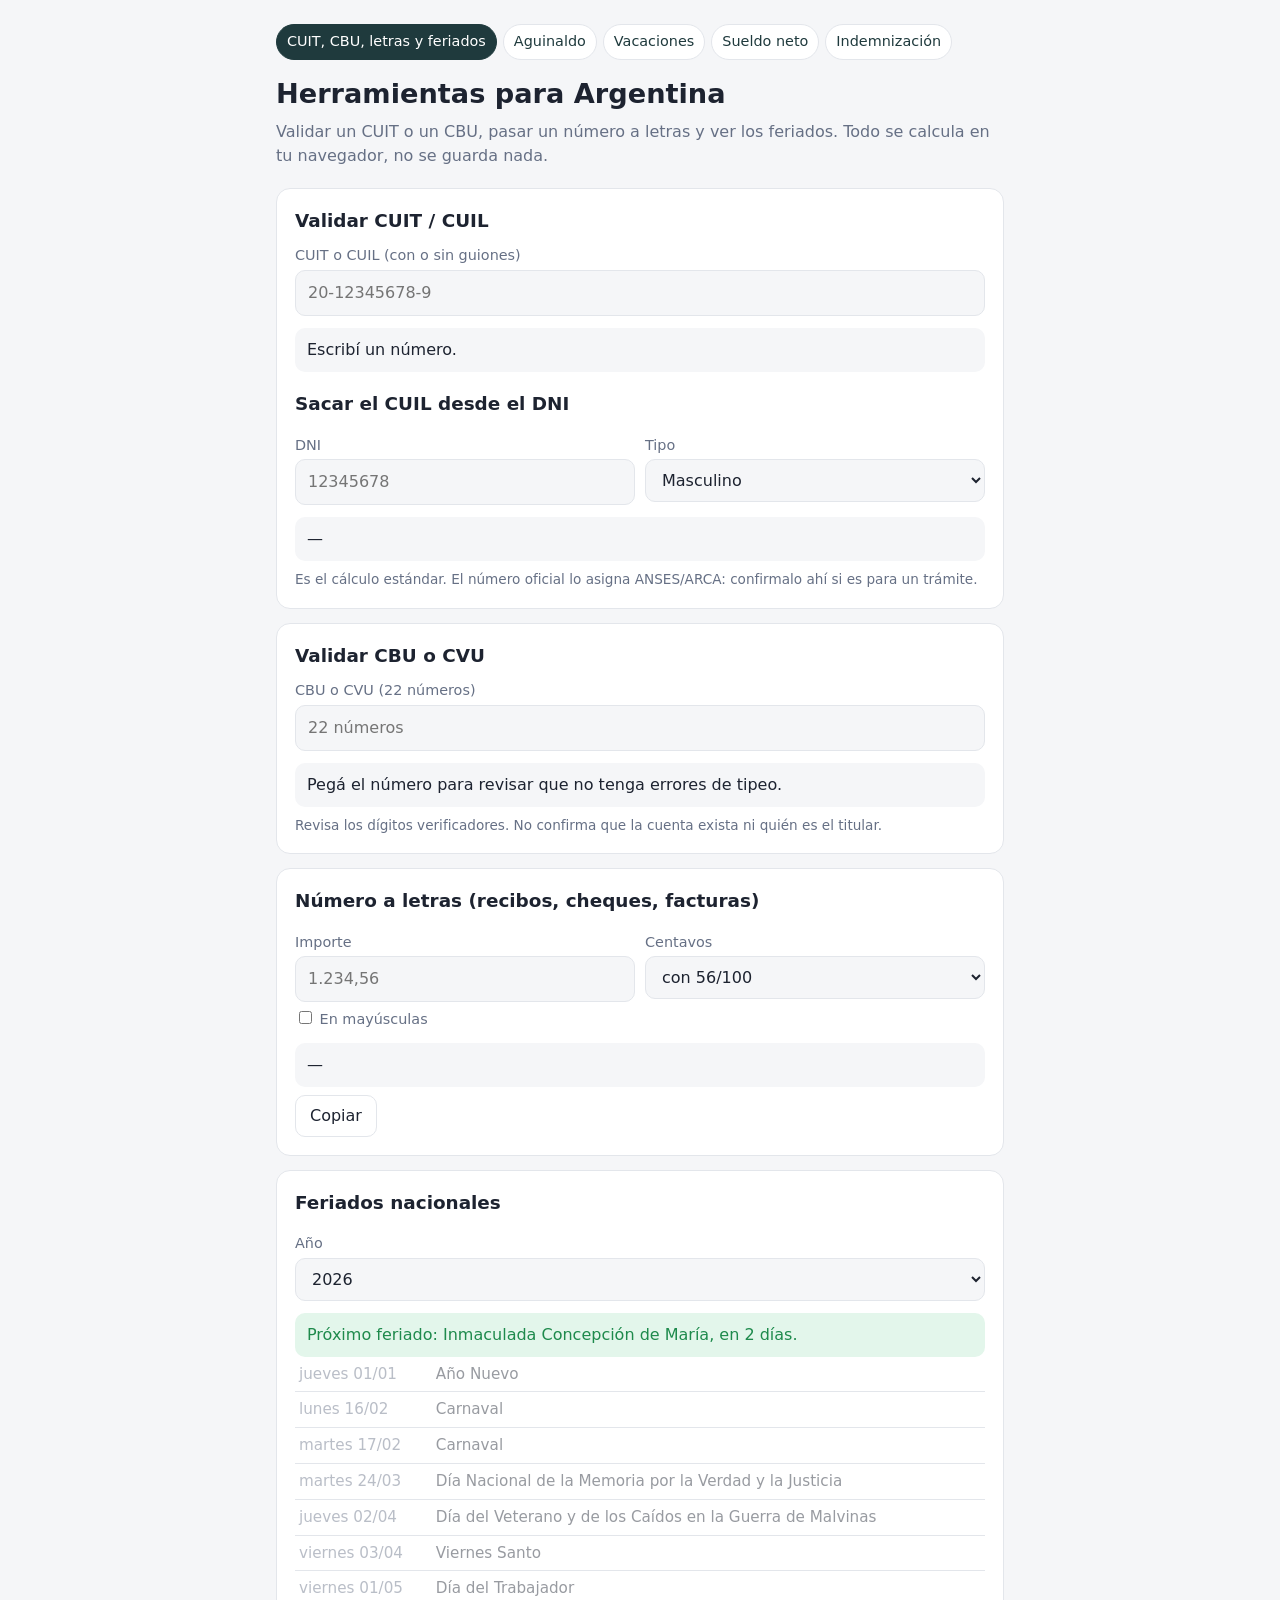
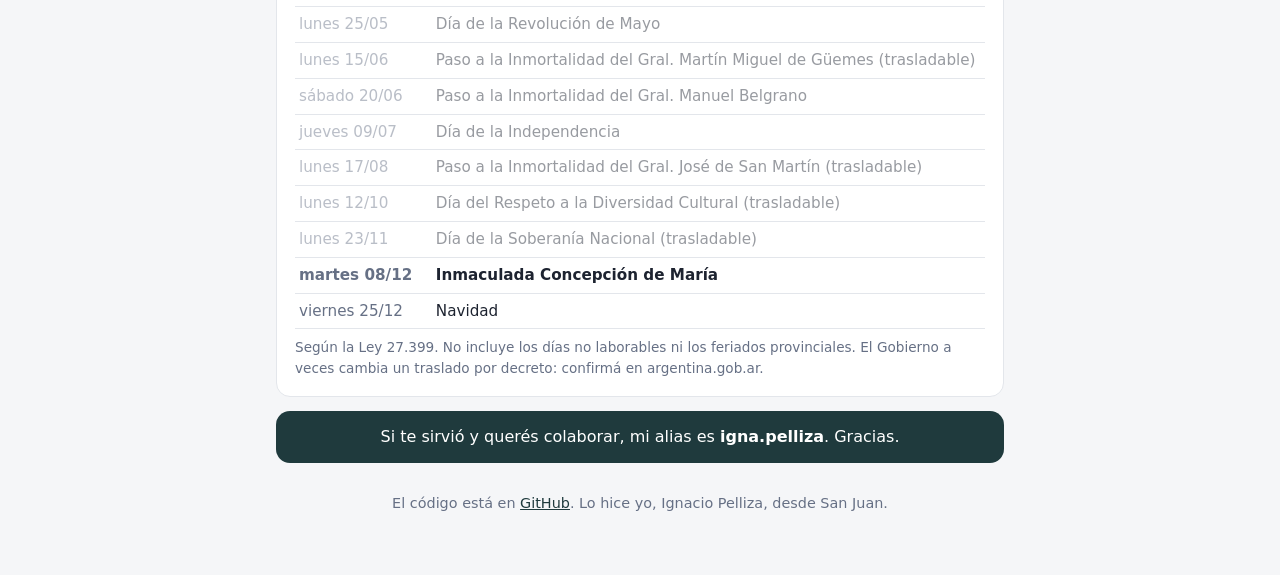
==== docs/index.html @ 9f33942c "Textos más simples, sin emojis" ====
<!doctype html>
<html lang="es-AR">
<head>
<meta charset="utf-8">
<meta name="viewport" content="width=device-width,initial-scale=1">
<title>Validar CUIT y CBU, número a letras y feriados de Argentina</title>
<meta name="description" content="Herramientas gratis para Argentina: validar CUIT/CUIL, sacar el CUIT desde el DNI, validar CBU y CVU, pasar números a letras para recibos y cheques, y feriados nacionales. Funciona sin internet, no guarda nada.">
<link rel="stylesheet" href="estilo.css">
</head>
<body><main>
<nav><a href="index.html" class="activo">CUIT, CBU, letras y feriados</a><a href="aguinaldo.html">Aguinaldo</a><a href="vacaciones.html">Vacaciones</a><a href="sueldo-neto.html">Sueldo neto</a><a href="indemnizacion.html">Indemnización</a></nav>
<h1>Herramientas para Argentina</h1>
<p class="sub">Validar un CUIT o un CBU, pasar un número a letras y ver los feriados. Todo se calcula en tu navegador, no se guarda nada.</p>

<section class="tarjeta" id="cuit">
<h2>Validar CUIT / CUIL</h2>
<label for="c1">CUIT o CUIL (con o sin guiones)</label><input id="c1" inputmode="numeric" placeholder="20-12345678-9">
<div class="res" id="c1r">Escribí un número.</div>
<h2 style="margin-top:1em">Sacar el CUIL desde el DNI</h2>
<div class="fila"><div><label for="c2">DNI</label><input id="c2" inputmode="numeric" placeholder="12345678"></div>
<div><label for="c3">Tipo</label><select id="c3"><option value="masculino">Masculino</option><option value="femenino">Femenino</option><option value="empresa">Empresa</option></select></div></div>
<div class="res" id="c2r">—</div>
<p class="sub" style="margin:.6em 0 0;font-size:.85rem">Es el cálculo estándar. El número oficial lo asigna ANSES/ARCA: confirmalo ahí si es para un trámite.</p>
</section>

<section class="tarjeta" id="cbu">
<h2>Validar CBU o CVU</h2>
<label for="b1">CBU o CVU (22 números)</label><input id="b1" inputmode="numeric" placeholder="22 números">
<div class="res" id="b1r">Pegá el número para revisar que no tenga errores de tipeo.</div>
<p class="sub" style="margin:.6em 0 0;font-size:.85rem">Revisa los dígitos verificadores. No confirma que la cuenta exista ni quién es el titular.</p>
</section>

<section class="tarjeta" id="letras">
<h2>Número a letras (recibos, cheques, facturas)</h2>
<div class="fila"><div><label for="n1">Importe</label><input id="n1" inputmode="decimal" placeholder="1.234,56"></div>
<div><label for="n2">Centavos</label><select id="n2"><option value="fraccion">con 56/100</option><option value="letras">en letras</option></select></div></div>
<label><input type="checkbox" id="n3" style="width:auto"> En mayúsculas</label>
<div class="res" id="n1r">—</div><button id="n1c">Copiar</button>
</section>

<section class="tarjeta" id="feriados">
<h2>Feriados nacionales</h2>
<div class="fila"><div><label for="f1">Año</label><select id="f1"></select></div></div>
<div class="res" id="f1p"></div>
<table id="f1t"></table>
<p class="sub" style="margin:.6em 0 0;font-size:.85rem">Según la Ley 27.399. No incluye los días no laborables ni los feriados provinciales. El Gobierno a veces cambia un traslado por decreto: confirmá en argentina.gob.ar.</p>
</section>

<div class="cafe">Si te sirvió y querés colaborar, mi alias es <b>igna.pelliza</b>. Gracias.</div>
<footer>El código está en <a href="https://github.com/IgnacioPelliza/utilidades-argentina">GitHub</a>. Lo hice yo, Ignacio Pelliza, desde San Juan.</footer>
</main>
<script src="argentina.js"></script>
<script>
const A = window.Argentina, $ = (id) => document.getElementById(id);
const pinta = (el, txt, cls) => { el.textContent = txt; el.className = 'res' + (cls ? ' ' + cls : ''); };
$('c1').addEventListener('input', (e) => {
  const d = e.target.value.replace(/\D/g, '');
  if (!d) return pinta($('c1r'), 'Escribí un número.');
  if (d.length < 11) return pinta($('c1r'), `Faltan ${11 - d.length} números.`);
  A.validarCuit(d) ? pinta($('c1r'), 'Válido: ' + A.formatearCuit(d), 'ok') : pinta($('c1r'), 'No es válido, revisá los números.', 'mal');
});
const dni = () => { const v = $('c2').value.replace(/\D/g, ''); if (!v) return pinta($('c2r'), '—'); try { pinta($('c2r'), A.cuitDesdeDni(v, $('c3').value), 'ok'); } catch (e) { pinta($('c2r'), e.message, 'mal'); } };
$('c2').addEventListener('input', dni); $('c3').addEventListener('change', dni);
$('b1').addEventListener('input', (e) => {
  const d = e.target.value.replace(/\D/g, '');
  if (!d) return pinta($('b1r'), 'Pegá el número para revisar que no tenga errores de tipeo.');
  const r = A.analizarCbu(d);
  r.valido ? pinta($('b1r'), `${r.tipo} válido${r.banco ? ' · ' + r.banco : ''}`, 'ok') : pinta($('b1r'), r.motivo, 'mal');
});
const letras = () => {
  const v = $('n1').value.trim(); if (!v) return pinta($('n1r'), '—');
  try { pinta($('n1r'), A.numeroALetras(v.includes(',') || /\.\d{3}/.test(v) ? v : Number(v), { moneda: 'pesos', centavos: $('n2').value, mayusculas: $('n3').checked })); }
  catch (e) { pinta($('n1r'), 'Escribí un importe válido.', 'mal'); }
};
['n1', 'n2', 'n3'].forEach((id) => $(id).addEventListener('input', letras));
$('n1c').addEventListener('click', () => { navigator.clipboard && navigator.clipboard.writeText($('n1r').textContent); $('n1c').textContent = 'Copiado'; setTimeout(() => $('n1c').textContent = 'Copiar', 1500); });
const hoy = new Date(), hoyIso = `${hoy.getFullYear()}-${String(hoy.getMonth() + 1).padStart(2, '0')}-${String(hoy.getDate()).padStart(2, '0')}`;
for (let a = hoy.getFullYear() - 1; a <= hoy.getFullYear() + 3; a++) $('f1').add(new Option(a, a, false, a === hoy.getFullYear()));
const DIAS = ['domingo', 'lunes', 'martes', 'miércoles', 'jueves', 'viernes', 'sábado'];
const feri = () => {
  const lista = A.feriados(+$('f1').value), t = $('f1t'); t.innerHTML = '';
  const prox = [...A.feriados(hoy.getFullYear()), ...A.feriados(hoy.getFullYear() + 1)].find((f) => f.fecha >= hoyIso);
  if (prox) { const dias = Math.round((new Date(prox.fecha + 'T00:00') - new Date(hoyIso + 'T00:00')) / 864e5); pinta($('f1p'), dias === 0 ? `Hoy es feriado: ${prox.nombre}` : `Próximo feriado: ${prox.nombre}, en ${dias} día${dias === 1 ? '' : 's'}.`, 'ok'); }
  for (const f of lista) {
    const d = new Date(f.fecha + 'T00:00'), tr = t.insertRow();
    tr.className = f.fecha < hoyIso ? 'pasado' : (prox && f.fecha === prox.fecha ? 'prox' : '');
    tr.insertCell().textContent = `${DIAS[d.getDay()]} ${String(d.getDate()).padStart(2, '0')}/${String(d.getMonth() + 1).padStart(2, '0')}`;
    tr.insertCell().textContent = f.nombre + (f.tipo === 'trasladable' ? ' (trasladable)' : '');
  }
};
$('f1').addEventListener('change', feri); feri();
</script>
</body></html>
---- docs/estilo.css ----
:root{--fondo:#f5f6f8;--tarjeta:#fff;--texto:#1d2330;--suave:#667085;--borde:#e3e6eb;--acento:#1F3A3D;--ok:#1e8a4c;--okf:#e3f6eb;--mal:#c0392b;--malf:#fde8e5}
@media (prefers-color-scheme:dark){:root{--fondo:#0f1418;--tarjeta:#182027;--texto:#e8edf2;--suave:#9aa6b2;--borde:#2a343d;--acento:#7cc4b8;--okf:#123824;--malf:#3b1714;--ok:#5fd394;--mal:#ff8a7a}}
*{box-sizing:border-box}body{margin:0;background:var(--fondo);color:var(--texto);font:16px/1.5 system-ui,-apple-system,Segoe UI,Roboto,sans-serif}
main{max-width:760px;margin:0 auto;padding:24px 16px 60px}h1{font-size:1.7rem;margin:.2em 0}h2{font-size:1.15rem;margin:0 0 .6em}
.sub{color:var(--suave);margin:0 0 20px}.tarjeta{background:var(--tarjeta);border:1px solid var(--borde);border-radius:14px;padding:18px;margin:14px 0}
label{display:block;font-size:.9rem;color:var(--suave);margin:.4em 0 .2em}input,select{width:100%;font:inherit;padding:10px 12px;border:1px solid var(--borde);border-radius:10px;background:var(--fondo);color:var(--texto)}
.fila{display:flex;gap:10px;flex-wrap:wrap}.fila>*{flex:1 1 160px}
.res{margin-top:12px;padding:10px 12px;border-radius:10px;background:var(--fondo);min-height:1.5em;word-break:break-word}
.res.ok{background:var(--okf);color:var(--ok)}.res.mal{background:var(--malf);color:var(--mal)}
button{font:inherit;padding:8px 14px;border-radius:10px;border:1px solid var(--borde);background:var(--tarjeta);color:var(--texto);cursor:pointer;margin-top:8px}
table{width:100%;border-collapse:collapse;font-size:.95rem}td{padding:6px 4px;border-bottom:1px solid var(--borde)}td:first-child{white-space:nowrap;color:var(--suave);width:9em}
.pasado{opacity:.45}.prox{font-weight:700}footer{color:var(--suave);font-size:.9rem;text-align:center;margin-top:30px}a{color:var(--acento)}
.cafe{background:var(--acento);color:#fff;border-radius:14px;padding:14px;text-align:center}@media (prefers-color-scheme:dark){.cafe{color:#0f1418}}

nav{display:flex;gap:6px;flex-wrap:wrap;margin:0 0 14px}nav a{padding:6px 10px;border:1px solid var(--borde);border-radius:999px;text-decoration:none;font-size:.9rem;background:var(--tarjeta)}
nav a.activo{background:var(--acento);color:#fff;border-color:var(--acento)}@media (prefers-color-scheme:dark){nav a.activo{color:#0f1418}}
.total{font-size:1.4rem;font-weight:800}.detalle td:last-child{text-align:right;white-space:nowrap}.detalle td:first-child{color:var(--texto);width:auto;white-space:normal}
.detalle small{display:block;color:var(--suave)}.explica{color:var(--suave);font-size:.95rem}.explica h2{color:var(--texto)}
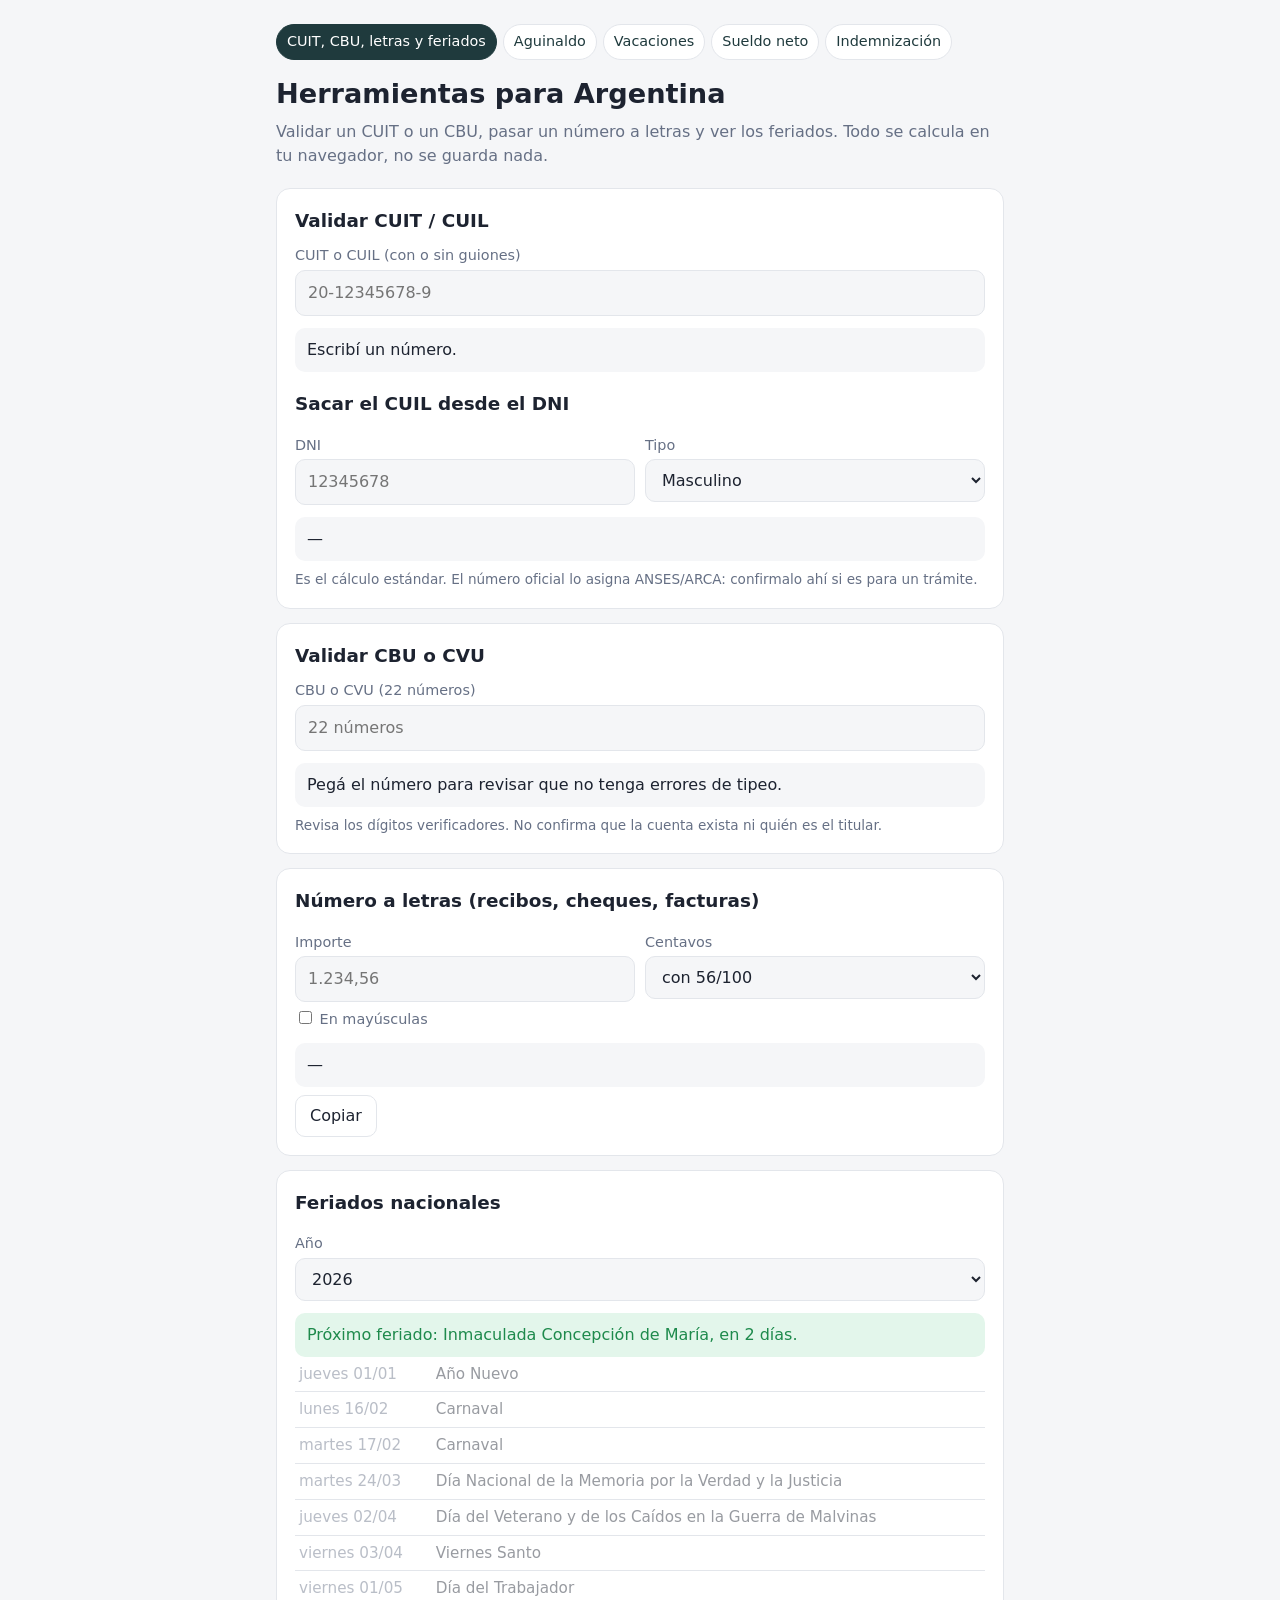
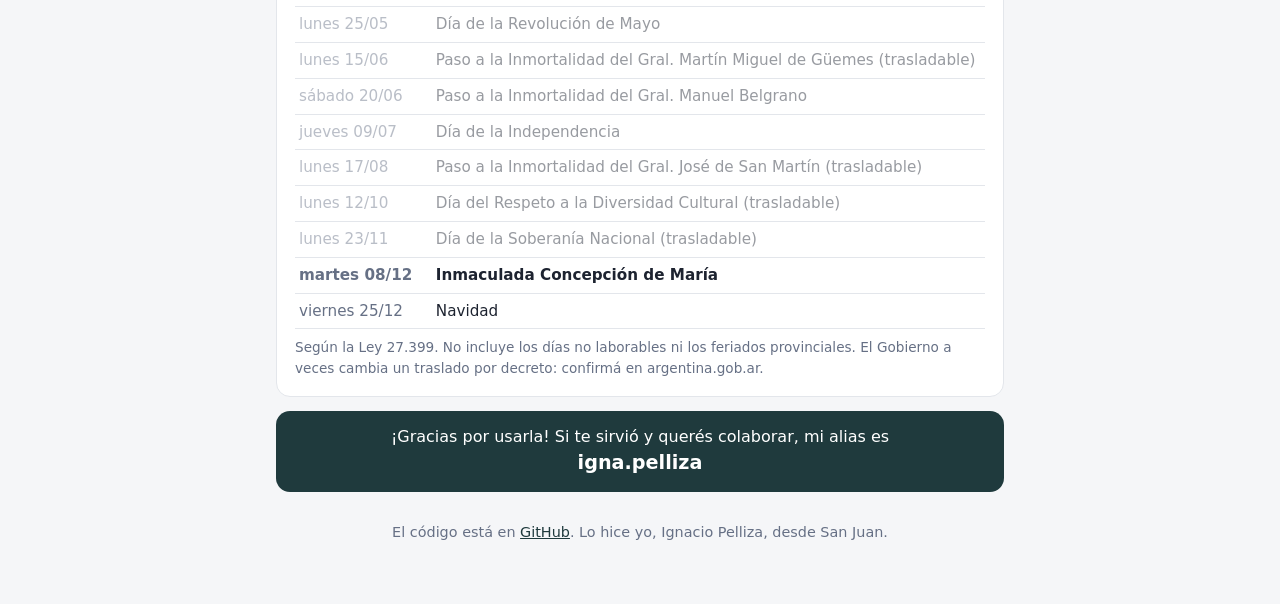
==== commit 7b2e7b08: "Alias más claro" ====
--- a/docs/index.html
+++ b/docs/index.html
@@ -46,7 +46,7 @@
 <p class="sub" style="margin:.6em 0 0;font-size:.85rem">Según la Ley 27.399. No incluye los días no laborables ni los feriados provinciales. El Gobierno a veces cambia un traslado por decreto: confirmá en argentina.gob.ar.</p>
 </section>
 
-<div class="cafe">Si te sirvió y querés colaborar, mi alias es <b>igna.pelliza</b>. Gracias.</div>
+<div class="cafe">¡Gracias por usarla! Si te sirvió y querés colaborar, mi alias es<br><b style="font-size:1.2em">igna.pelliza</b></div>
 <footer>El código está en <a href="https://github.com/IgnacioPelliza/utilidades-argentina">GitHub</a>. Lo hice yo, Ignacio Pelliza, desde San Juan.</footer>
 </main>
 <script src="argentina.js"></script>
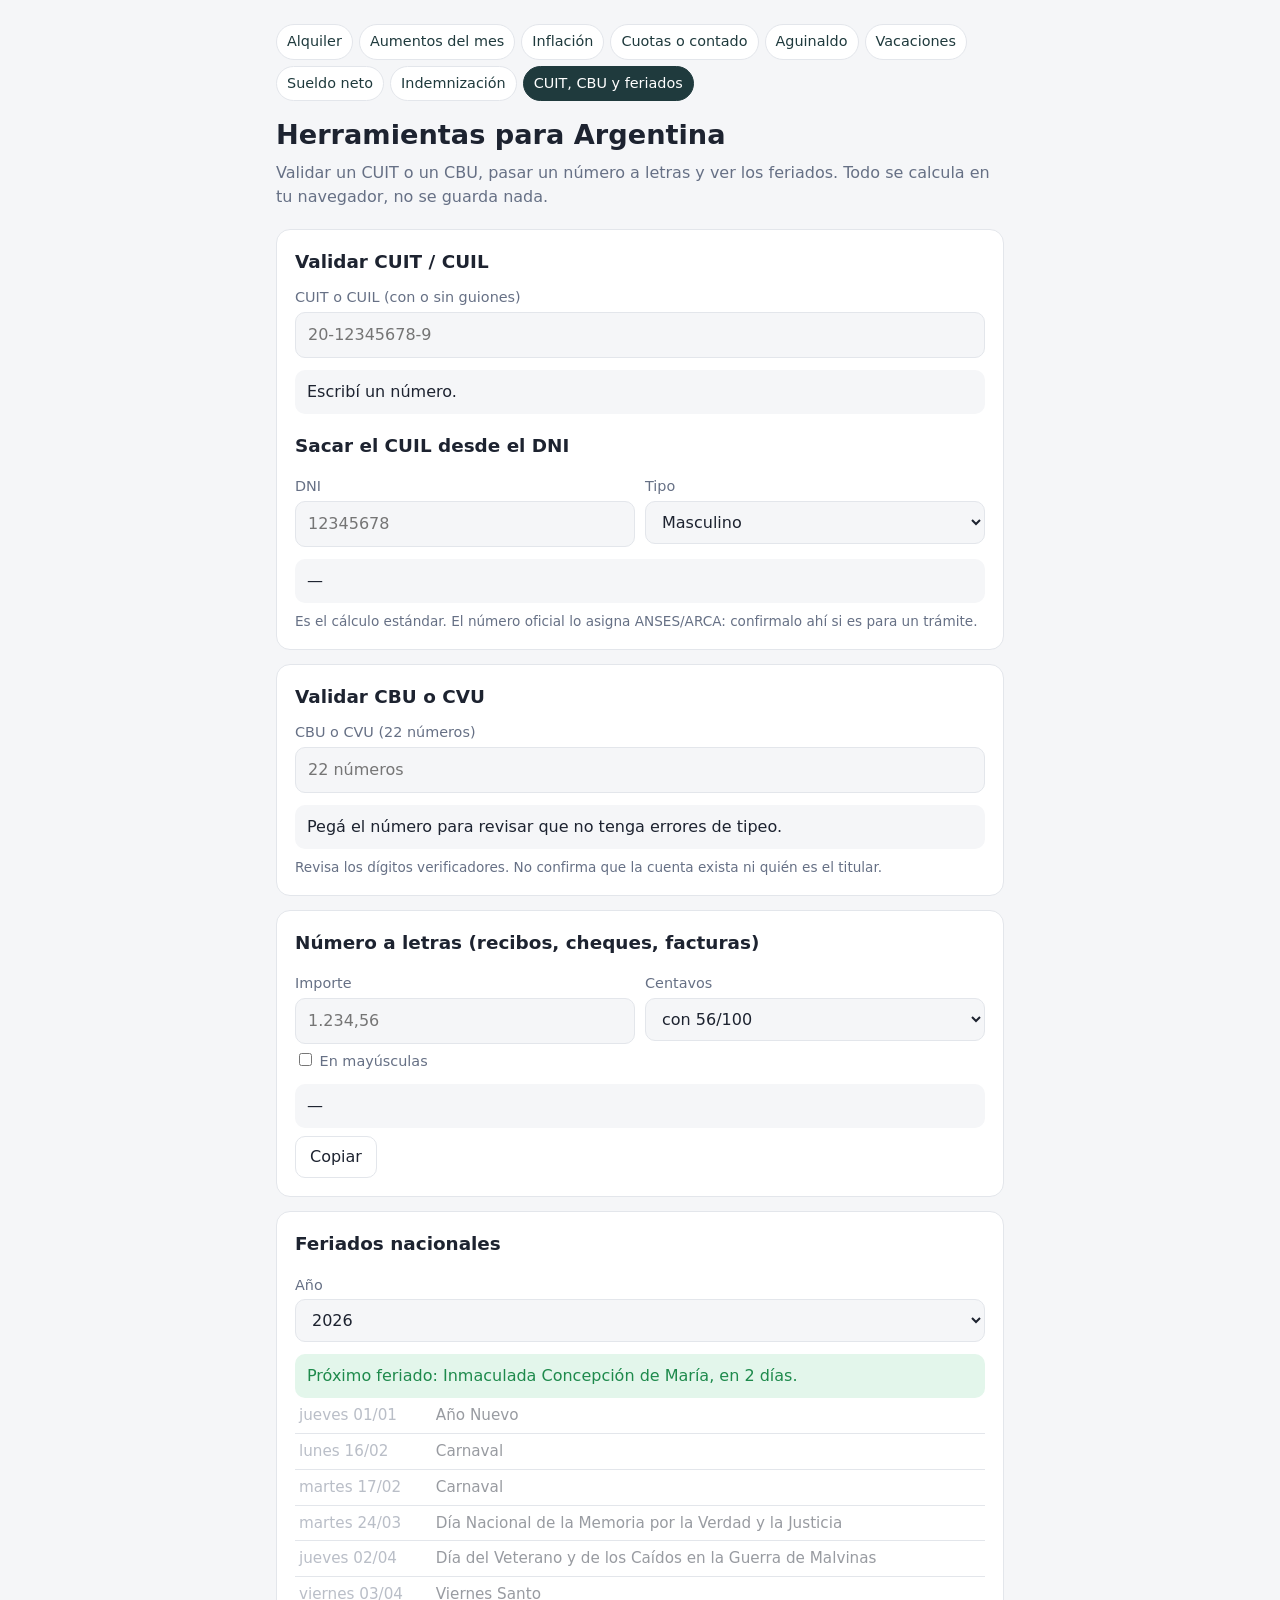
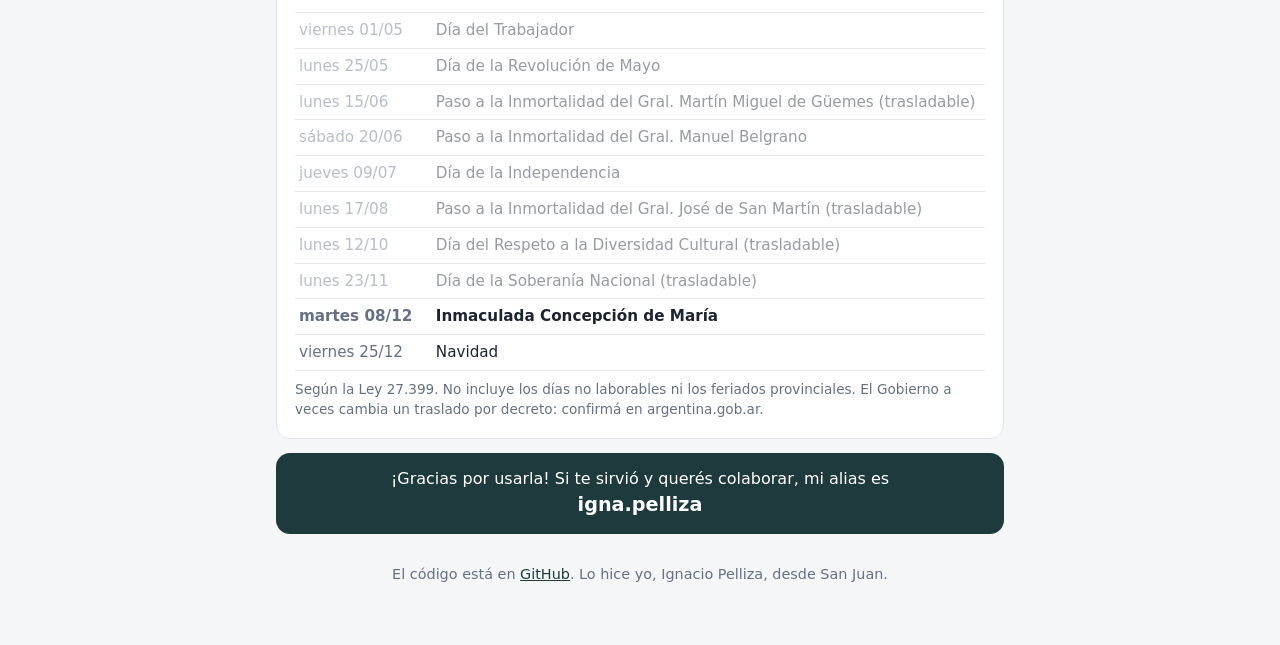
==== commit badf729e: "Calculadora de alquiler (IPC e ICL), aumentos del mes, inflación y cuotas; índices que se actualizan" ====
--- a/docs/index.html
+++ b/docs/index.html
@@ -5,10 +5,20 @@
 <meta name="viewport" content="width=device-width,initial-scale=1">
 <title>Validar CUIT y CBU, número a letras y feriados de Argentina</title>
 <meta name="description" content="Herramientas gratis para Argentina: validar CUIT/CUIL, sacar el CUIT desde el DNI, validar CBU y CVU, pasar números a letras para recibos y cheques, y feriados nacionales. Funciona sin internet, no guarda nada.">
+<link rel="canonical" href="https://ignaciopelliza.github.io/utilidades-argentina/">
+<meta property="og:type" content="website">
+<meta property="og:locale" content="es_AR">
+<meta property="og:title" content="Validar CUIT y CBU, número a letras y feriados de Argentina">
+<meta property="og:description" content="Herramientas gratis para Argentina: validar CUIT/CUIL, sacar el CUIT desde el DNI, validar CBU y CVU, pasar números a letras para recibos y cheques, y feriados nacionales. Funciona sin internet, no guarda nada.">
+<meta property="og:url" content="https://ignaciopelliza.github.io/utilidades-argentina/">
+<meta property="og:image" content="https://ignaciopelliza.github.io/utilidades-argentina/compartir.png">
+<meta property="og:image:width" content="1200">
+<meta property="og:image:height" content="630">
+<meta name="twitter:card" content="summary_large_image">
 <link rel="stylesheet" href="estilo.css">
 </head>
 <body><main>
-<nav><a href="index.html" class="activo">CUIT, CBU, letras y feriados</a><a href="aguinaldo.html">Aguinaldo</a><a href="vacaciones.html">Vacaciones</a><a href="sueldo-neto.html">Sueldo neto</a><a href="indemnizacion.html">Indemnización</a></nav>
+<nav><a href="alquiler.html">Alquiler</a><a href="aumentos.html">Aumentos del mes</a><a href="inflacion.html">Inflación</a><a href="cuotas.html">Cuotas o contado</a><a href="aguinaldo.html">Aguinaldo</a><a href="vacaciones.html">Vacaciones</a><a href="sueldo-neto.html">Sueldo neto</a><a href="indemnizacion.html">Indemnización</a><a href="index.html" class="activo">CUIT, CBU y feriados</a></nav>
 <h1>Herramientas para Argentina</h1>
 <p class="sub">Validar un CUIT o un CBU, pasar un número a letras y ver los feriados. Todo se calcula en tu navegador, no se guarda nada.</p>
 
--- a/docs/estilo.css
+++ b/docs/estilo.css
@@ -17,3 +17,9 @@
 nav a.activo{background:var(--acento);color:#fff;border-color:var(--acento)}@media (prefers-color-scheme:dark){nav a.activo{color:#0f1418}}
 .total{font-size:1.4rem;font-weight:800}.detalle td:last-child{text-align:right;white-space:nowrap}.detalle td:first-child{color:var(--texto);width:auto;white-space:normal}
 .detalle small{display:block;color:var(--suave)}.explica{color:var(--suave);font-size:.95rem}.explica h2{color:var(--texto)}
+.suave{color:var(--suave)}.chico{font-size:.85rem}.aviso{font-size:.85rem;color:var(--suave);margin:12px 0 0;padding:10px 12px;border-left:3px solid var(--borde)}
+label.opcion{display:flex;gap:8px;align-items:baseline;color:var(--texto);font-size:.95rem;margin:.3em 0}label.opcion input{width:auto}
+.acciones{display:flex;gap:8px;flex-wrap:wrap}.acciones button{margin-top:10px}
+.boton-wa{background:#1f8f55;color:#fff;border-color:#1f8f55;font-weight:700}.boton-claro{background:#fff;color:#1F3A3D;border-color:#fff;font-weight:700}
+.prox td{font-weight:700}.prox td small{font-weight:400}
+@media print{nav,.acciones,.cafe,footer,.explica,#bloque-crit,label,input,select{display:none!important}.tarjeta{border:0;padding:0}body{background:#fff;color:#000}.res{background:none!important;color:#000!important}}
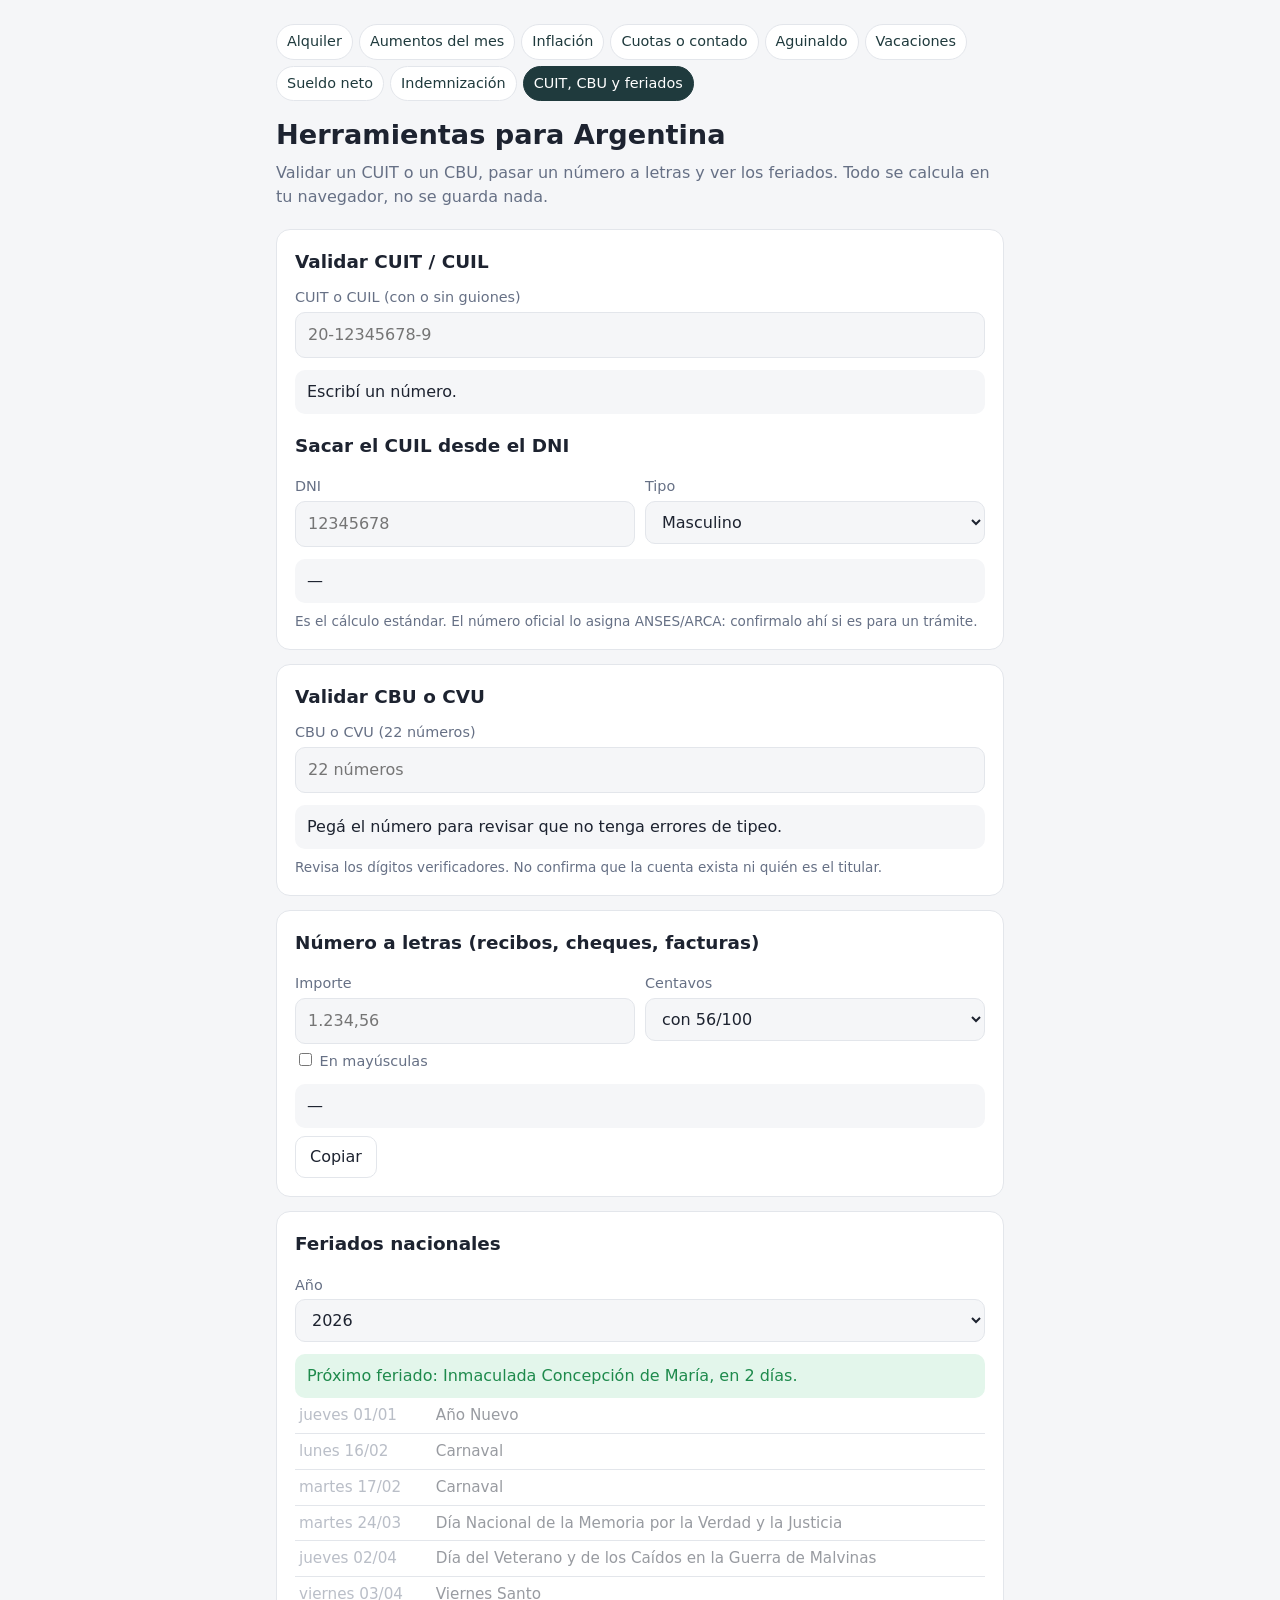
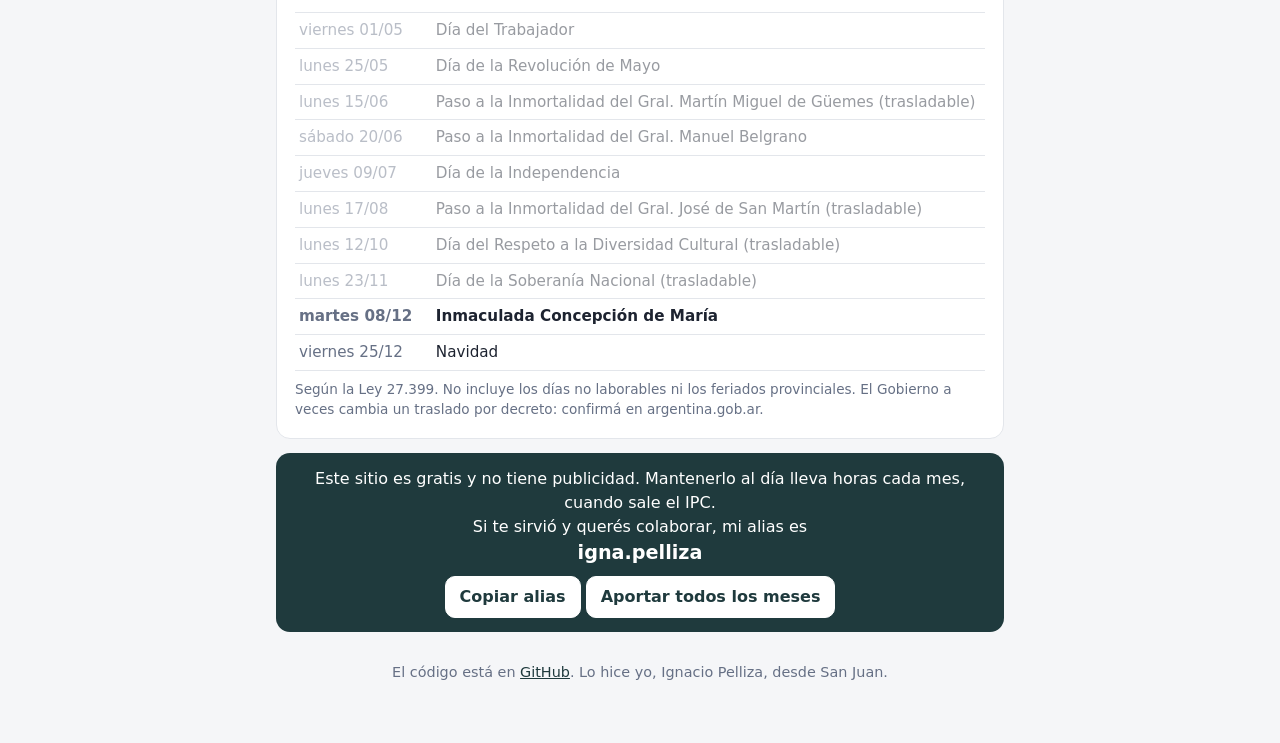
==== commit 7aa2dddf: "Botón para aportar todos los meses" ====
--- a/docs/index.html
+++ b/docs/index.html
@@ -56,7 +56,7 @@
 <p class="sub" style="margin:.6em 0 0;font-size:.85rem">Según la Ley 27.399. No incluye los días no laborables ni los feriados provinciales. El Gobierno a veces cambia un traslado por decreto: confirmá en argentina.gob.ar.</p>
 </section>
 
-<div class="cafe">¡Gracias por usarla! Si te sirvió y querés colaborar, mi alias es<br><b style="font-size:1.2em">igna.pelliza</b></div>
+<div class="cafe" id="cafe">Este sitio es gratis y no tiene publicidad. Mantenerlo al día lleva horas cada mes, cuando sale el IPC.<br>Si te sirvió y querés colaborar, mi alias es<br><b style="font-size:1.2em">igna.pelliza</b><br><button type="button" class="boton-claro" data-copiar="igna.pelliza">Copiar alias</button> <a class="boton-claro boton-link" href="https://mpago.la/1ZRrR5b" target="_blank" rel="noopener">Aportar todos los meses</a></div>
 <footer>El código está en <a href="https://github.com/IgnacioPelliza/utilidades-argentina">GitHub</a>. Lo hice yo, Ignacio Pelliza, desde San Juan.</footer>
 </main>
 <script src="argentina.js"></script>
@@ -100,4 +100,5 @@
 };
 $('f1').addEventListener('change', feri); feri();
 </script>
+<script src="datos.js"></script>
 </body></html>
--- a/docs/estilo.css
+++ b/docs/estilo.css
@@ -23,3 +23,4 @@
 .boton-wa{background:#1f8f55;color:#fff;border-color:#1f8f55;font-weight:700}.boton-claro{background:#fff;color:#1F3A3D;border-color:#fff;font-weight:700}
 .prox td{font-weight:700}.prox td small{font-weight:400}
 @media print{nav,.acciones,.cafe,footer,.explica,#bloque-crit,label,input,select{display:none!important}.tarjeta{border:0;padding:0}body{background:#fff;color:#000}.res{background:none!important;color:#000!important}}
+a.boton-link{display:inline-block;padding:8px 14px;border-radius:10px;text-decoration:none;margin-top:8px;border:1px solid #fff}
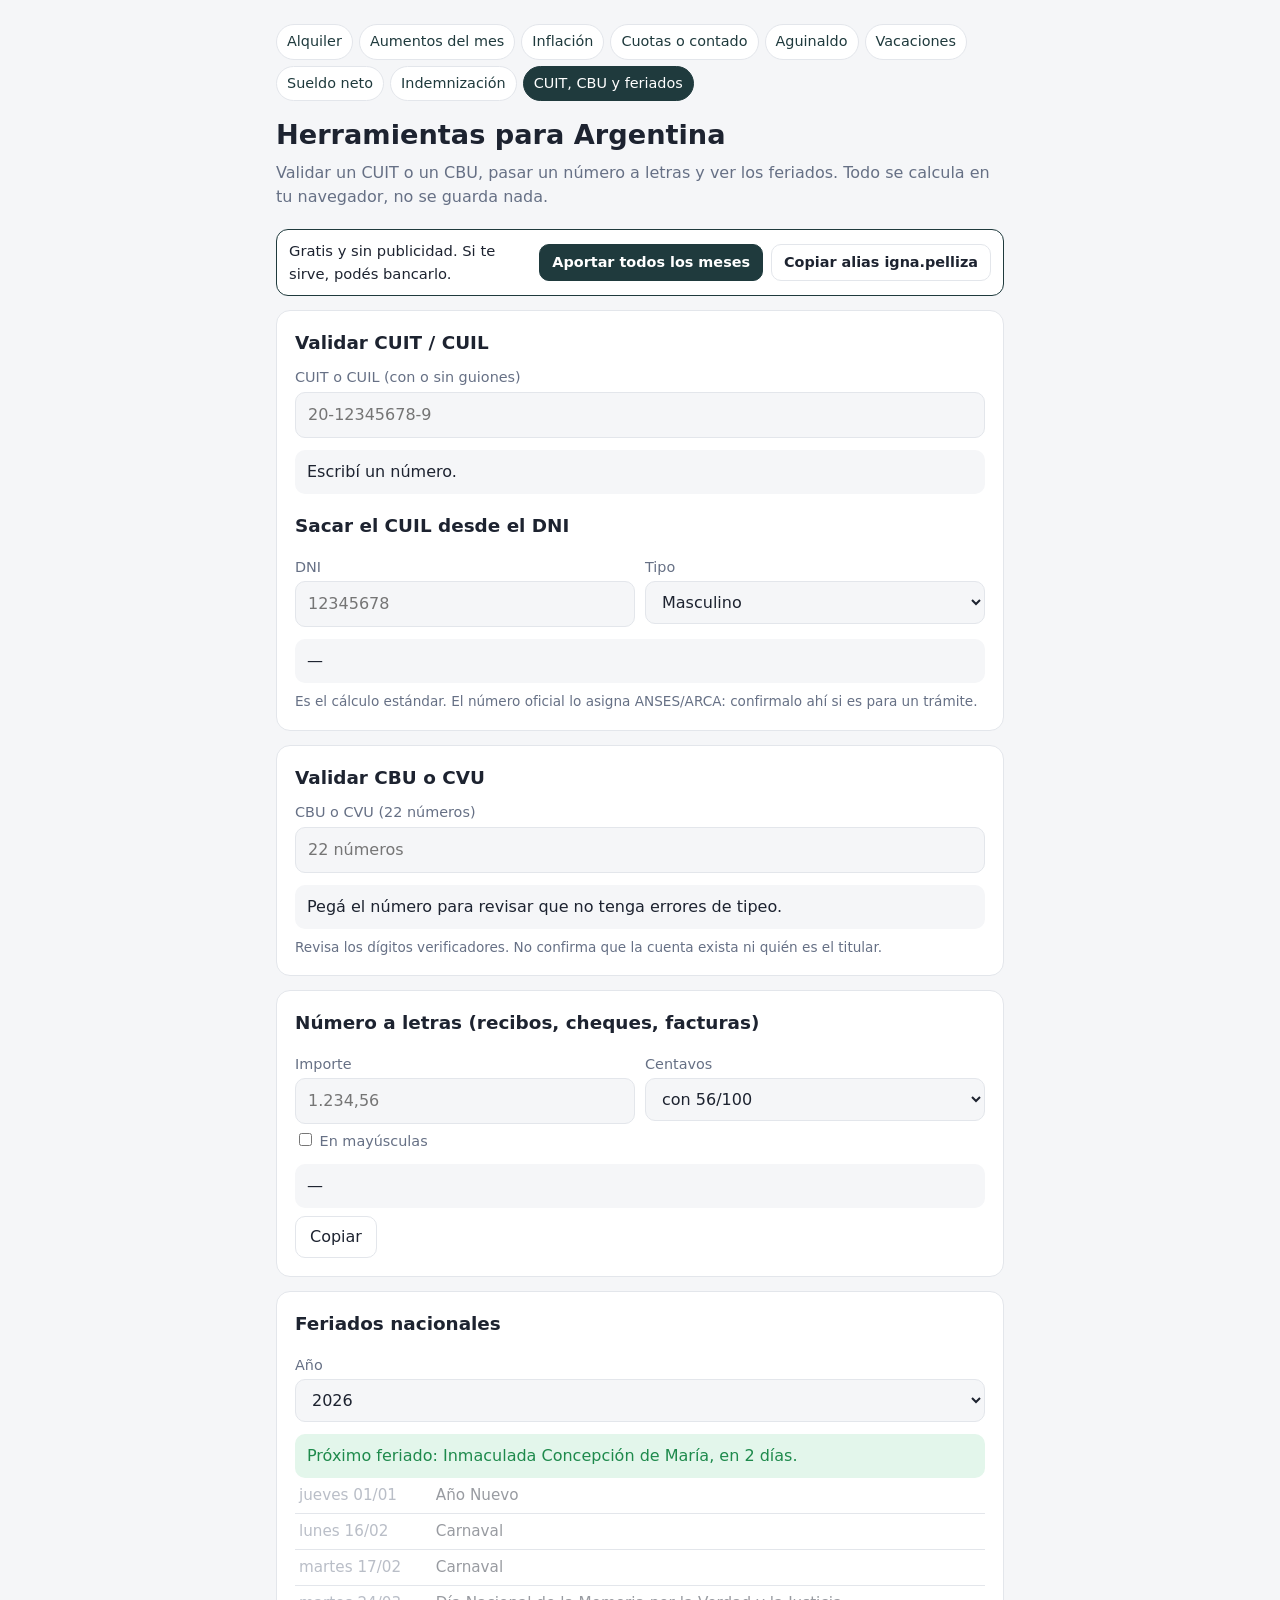
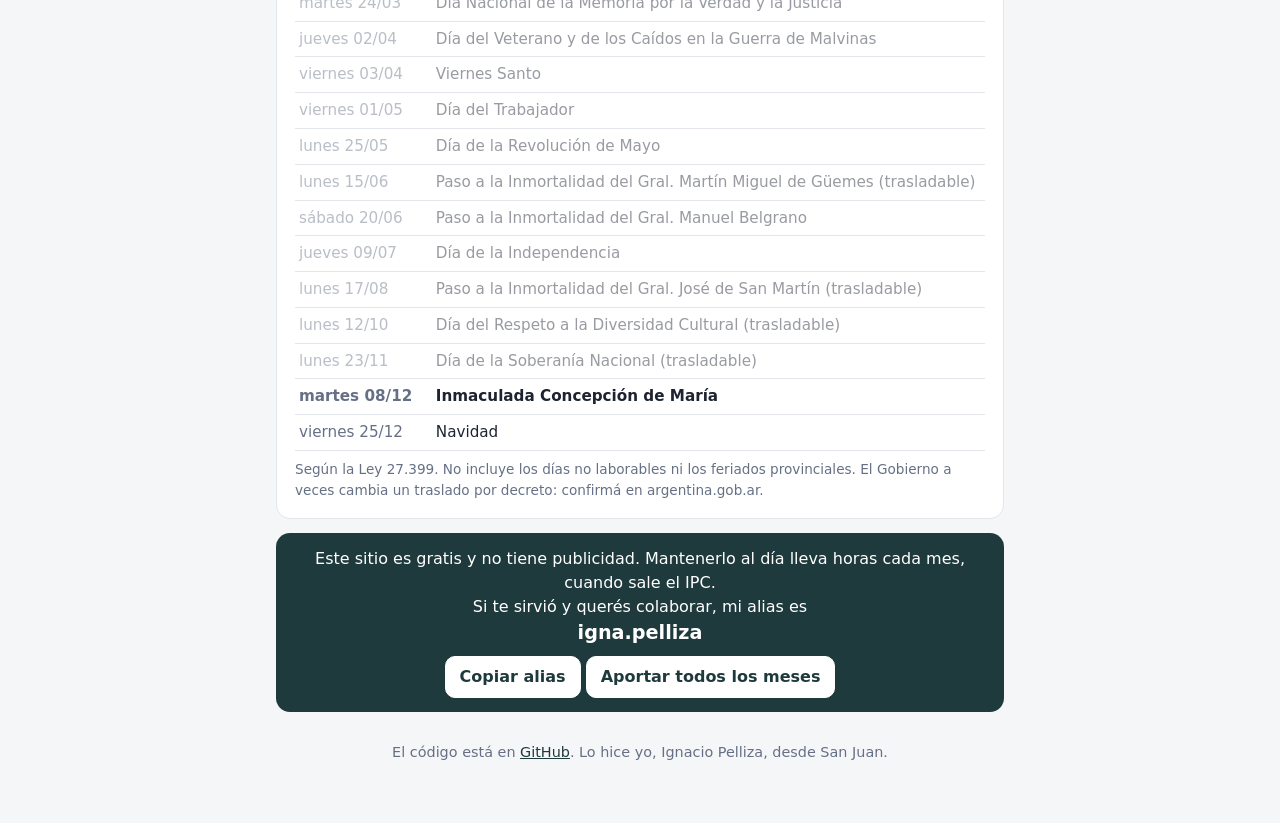
==== commit 971cf458: "Aporte más visible: franja arriba y botón arreglado en modo oscuro" ====
--- a/docs/index.html
+++ b/docs/index.html
@@ -15,12 +15,13 @@
 <meta property="og:image:width" content="1200">
 <meta property="og:image:height" content="630">
 <meta name="twitter:card" content="summary_large_image">
-<link rel="stylesheet" href="estilo.css">
+<link rel="stylesheet" href="estilo.css?v=3">
 </head>
 <body><main>
 <nav><a href="alquiler.html">Alquiler</a><a href="aumentos.html">Aumentos del mes</a><a href="inflacion.html">Inflación</a><a href="cuotas.html">Cuotas o contado</a><a href="aguinaldo.html">Aguinaldo</a><a href="vacaciones.html">Vacaciones</a><a href="sueldo-neto.html">Sueldo neto</a><a href="indemnizacion.html">Indemnización</a><a href="index.html" class="activo">CUIT, CBU y feriados</a></nav>
 <h1>Herramientas para Argentina</h1>
 <p class="sub">Validar un CUIT o un CBU, pasar un número a letras y ver los feriados. Todo se calcula en tu navegador, no se guarda nada.</p>
+<div class="apoyo"><span>Gratis y sin publicidad. Si te sirve, podés bancarlo.</span><div class="botones"><a href="https://mpago.la/1ZRrR5b" target="_blank" rel="noopener">Aportar todos los meses</a><button type="button" data-copiar="igna.pelliza">Copiar alias igna.pelliza</button></div></div>
 
 <section class="tarjeta" id="cuit">
 <h2>Validar CUIT / CUIL</h2>
--- a/docs/estilo.css
+++ b/docs/estilo.css
@@ -24,3 +24,10 @@
 .prox td{font-weight:700}.prox td small{font-weight:400}
 @media print{nav,.acciones,.cafe,footer,.explica,#bloque-crit,label,input,select{display:none!important}.tarjeta{border:0;padding:0}body{background:#fff;color:#000}.res{background:none!important;color:#000!important}}
 a.boton-link{display:inline-block;padding:8px 14px;border-radius:10px;text-decoration:none;margin-top:8px;border:1px solid #fff}
+a.boton-claro,a.boton-claro:visited{background:#fff;color:#1F3A3D;border:1px solid #fff;font-weight:700;text-decoration:none;display:inline-block;padding:8px 14px;border-radius:10px;margin-top:8px}
+.apoyo{display:flex;align-items:center;gap:10px;flex-wrap:wrap;justify-content:space-between;background:var(--tarjeta);border:1px solid var(--acento);border-radius:12px;padding:10px 12px;margin:0 0 14px;font-size:.92rem}
+.apoyo span{flex:1 1 220px}.apoyo .botones{display:flex;gap:8px;flex-wrap:wrap}
+.apoyo a,.apoyo button{margin:0;padding:7px 12px;border-radius:10px;font-weight:700;font-size:.9rem;text-decoration:none;cursor:pointer}
+.apoyo a{background:var(--acento);color:#fff;border:1px solid var(--acento)}@media (prefers-color-scheme:dark){.apoyo a{color:#0f1418}}
+.apoyo button{background:transparent;color:var(--texto);border:1px solid var(--borde)}
+@media print{.apoyo{display:none!important}}
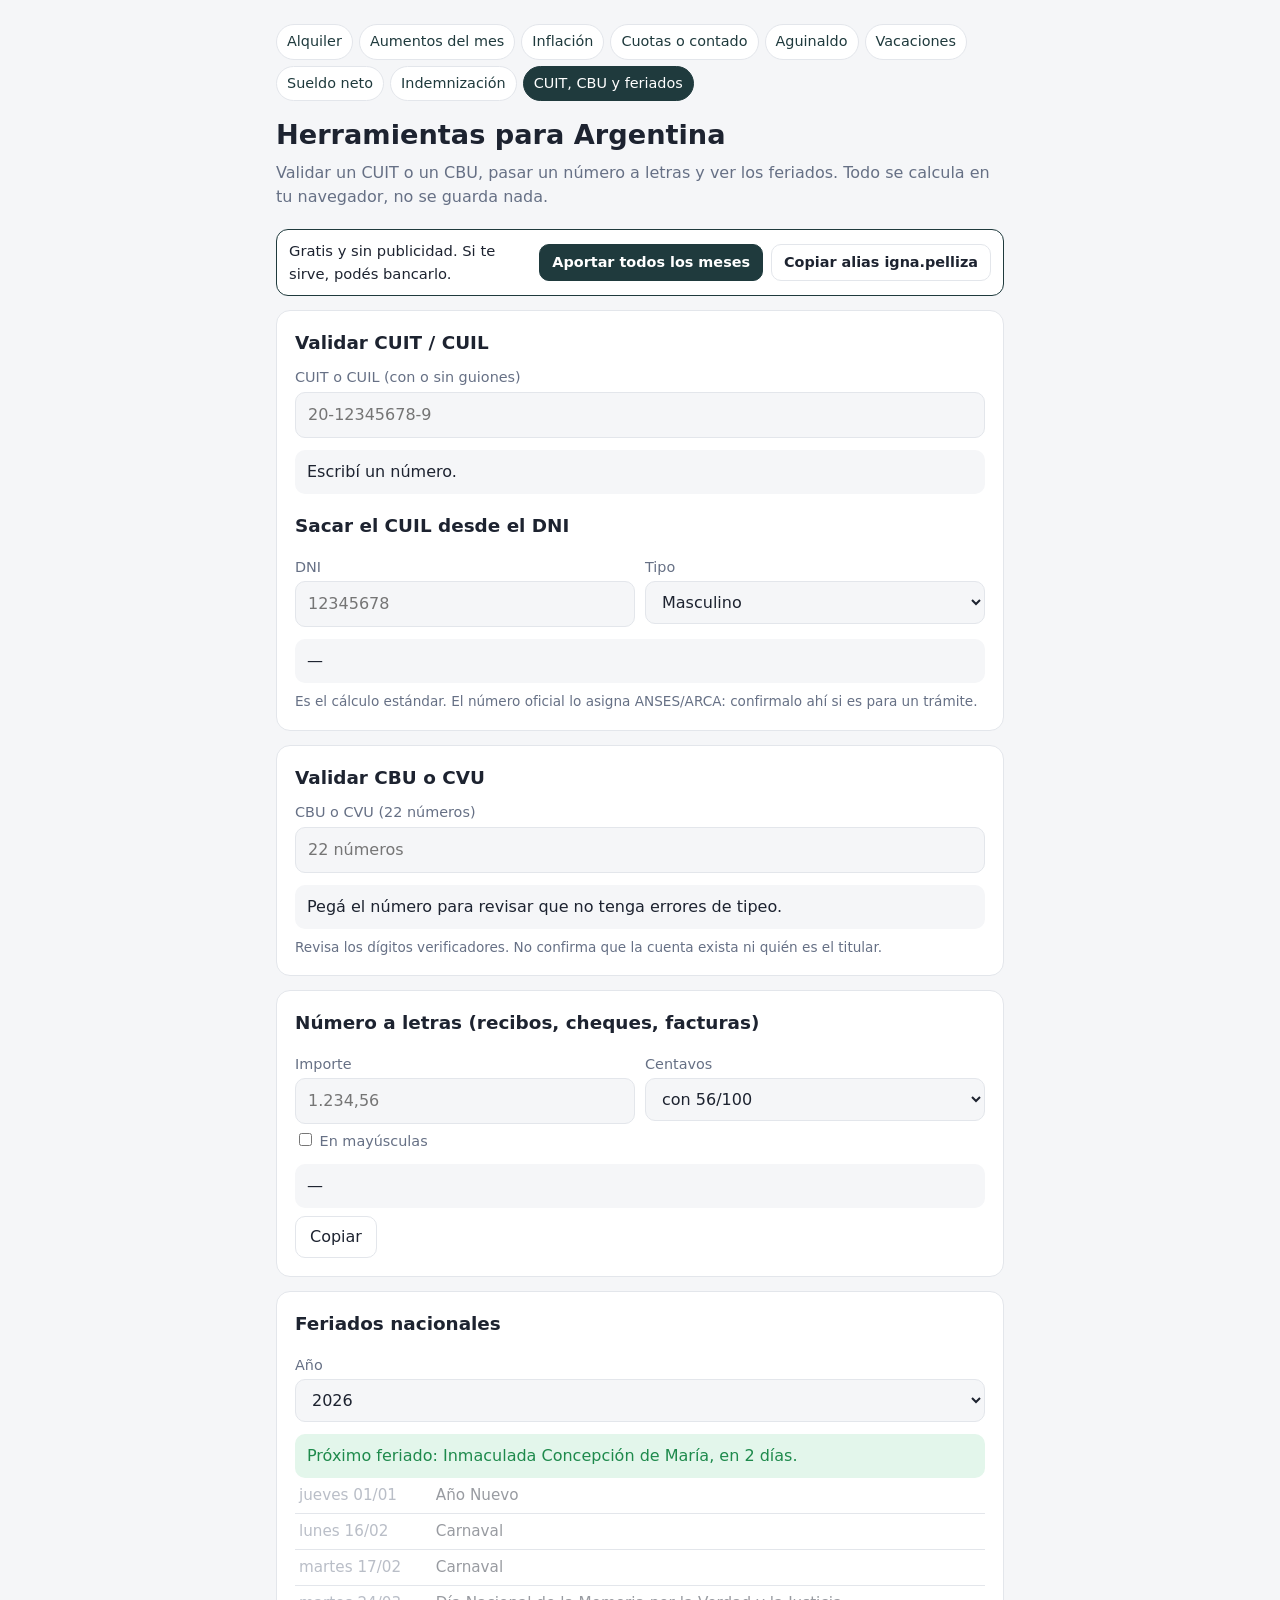
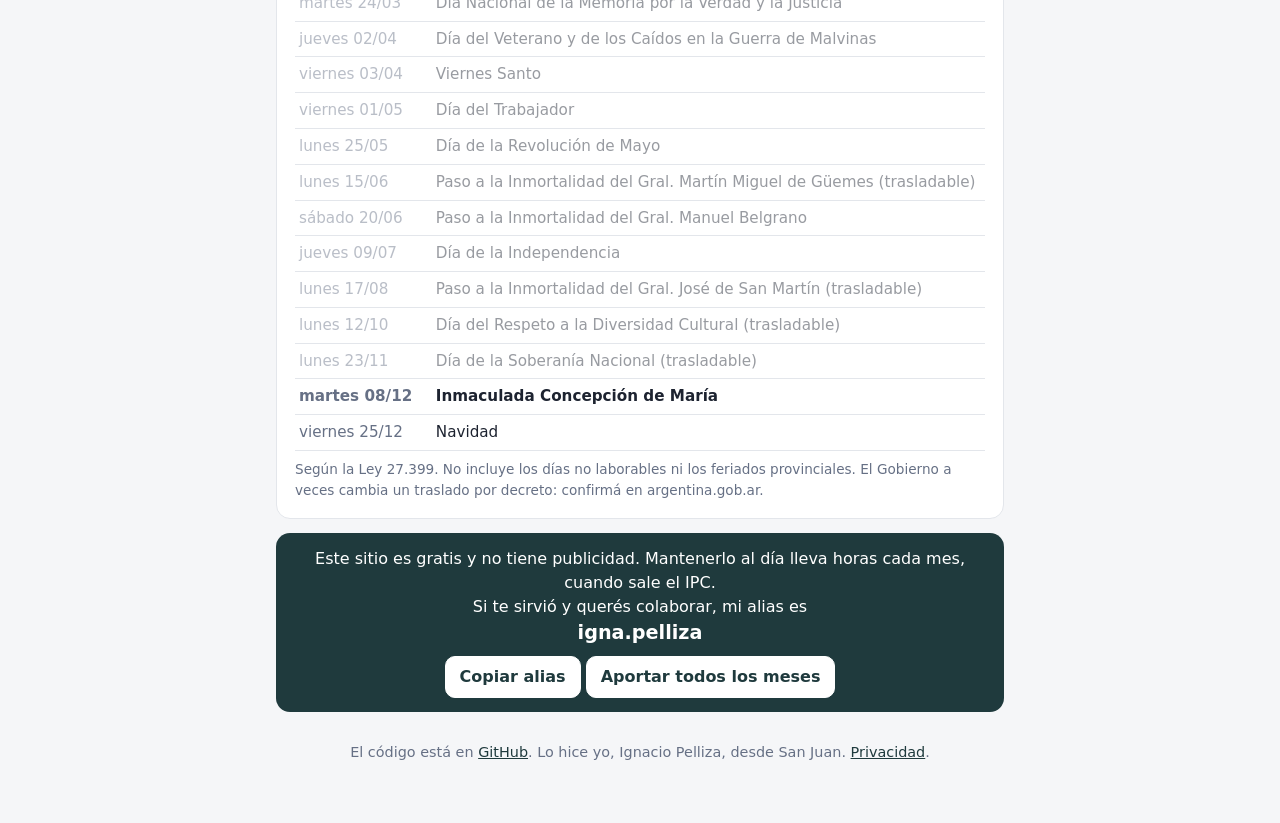
==== commit 1c39a1f4: "Se puede instalar como app y anda sin internet; página de privacidad" ====
--- a/docs/index.html
+++ b/docs/index.html
@@ -15,6 +15,10 @@
 <meta property="og:image:width" content="1200">
 <meta property="og:image:height" content="630">
 <meta name="twitter:card" content="summary_large_image">
+<link rel="manifest" href="manifest.webmanifest">
+<meta name="theme-color" content="#1F3A3D">
+<link rel="icon" href="favicon.png">
+<link rel="apple-touch-icon" href="apple-touch-icon.png">
 <link rel="stylesheet" href="estilo.css?v=3">
 </head>
 <body><main>
@@ -22,6 +26,9 @@
 <h1>Herramientas para Argentina</h1>
 <p class="sub">Validar un CUIT o un CBU, pasar un número a letras y ver los feriados. Todo se calcula en tu navegador, no se guarda nada.</p>
 <div class="apoyo"><span>Gratis y sin publicidad. Si te sirve, podés bancarlo.</span><div class="botones"><a href="https://mpago.la/1ZRrR5b" target="_blank" rel="noopener">Aportar todos los meses</a><button type="button" data-copiar="igna.pelliza">Copiar alias igna.pelliza</button></div></div>
+
+
+
 
 <section class="tarjeta" id="cuit">
 <h2>Validar CUIT / CUIL</h2>
@@ -58,7 +65,7 @@
 </section>
 
 <div class="cafe" id="cafe">Este sitio es gratis y no tiene publicidad. Mantenerlo al día lleva horas cada mes, cuando sale el IPC.<br>Si te sirvió y querés colaborar, mi alias es<br><b style="font-size:1.2em">igna.pelliza</b><br><button type="button" class="boton-claro" data-copiar="igna.pelliza">Copiar alias</button> <a class="boton-claro boton-link" href="https://mpago.la/1ZRrR5b" target="_blank" rel="noopener">Aportar todos los meses</a></div>
-<footer>El código está en <a href="https://github.com/IgnacioPelliza/utilidades-argentina">GitHub</a>. Lo hice yo, Ignacio Pelliza, desde San Juan.</footer>
+<footer>El código está en <a href="https://github.com/IgnacioPelliza/utilidades-argentina">GitHub</a>. Lo hice yo, Ignacio Pelliza, desde San Juan. <a href="privacidad.html">Privacidad</a>.</footer>
 </main>
 <script src="argentina.js"></script>
 <script>
@@ -102,4 +109,5 @@
 $('f1').addEventListener('change', feri); feri();
 </script>
 <script src="datos.js"></script>
+<script data-goatcounter="https://utilidades-argentina.goatcounter.com/count" async src="//gc.zgo.at/count.js"></script>
 </body></html>
--- a/docs/estilo.css
+++ b/docs/estilo.css
@@ -31,3 +31,4 @@
 .apoyo a{background:var(--acento);color:#fff;border:1px solid var(--acento)}@media (prefers-color-scheme:dark){.apoyo a{color:#0f1418}}
 .apoyo button{background:transparent;color:var(--texto);border:1px solid var(--borde)}
 @media print{.apoyo{display:none!important}}
+.en-play .apoyo,.en-play .cafe{display:none!important}
